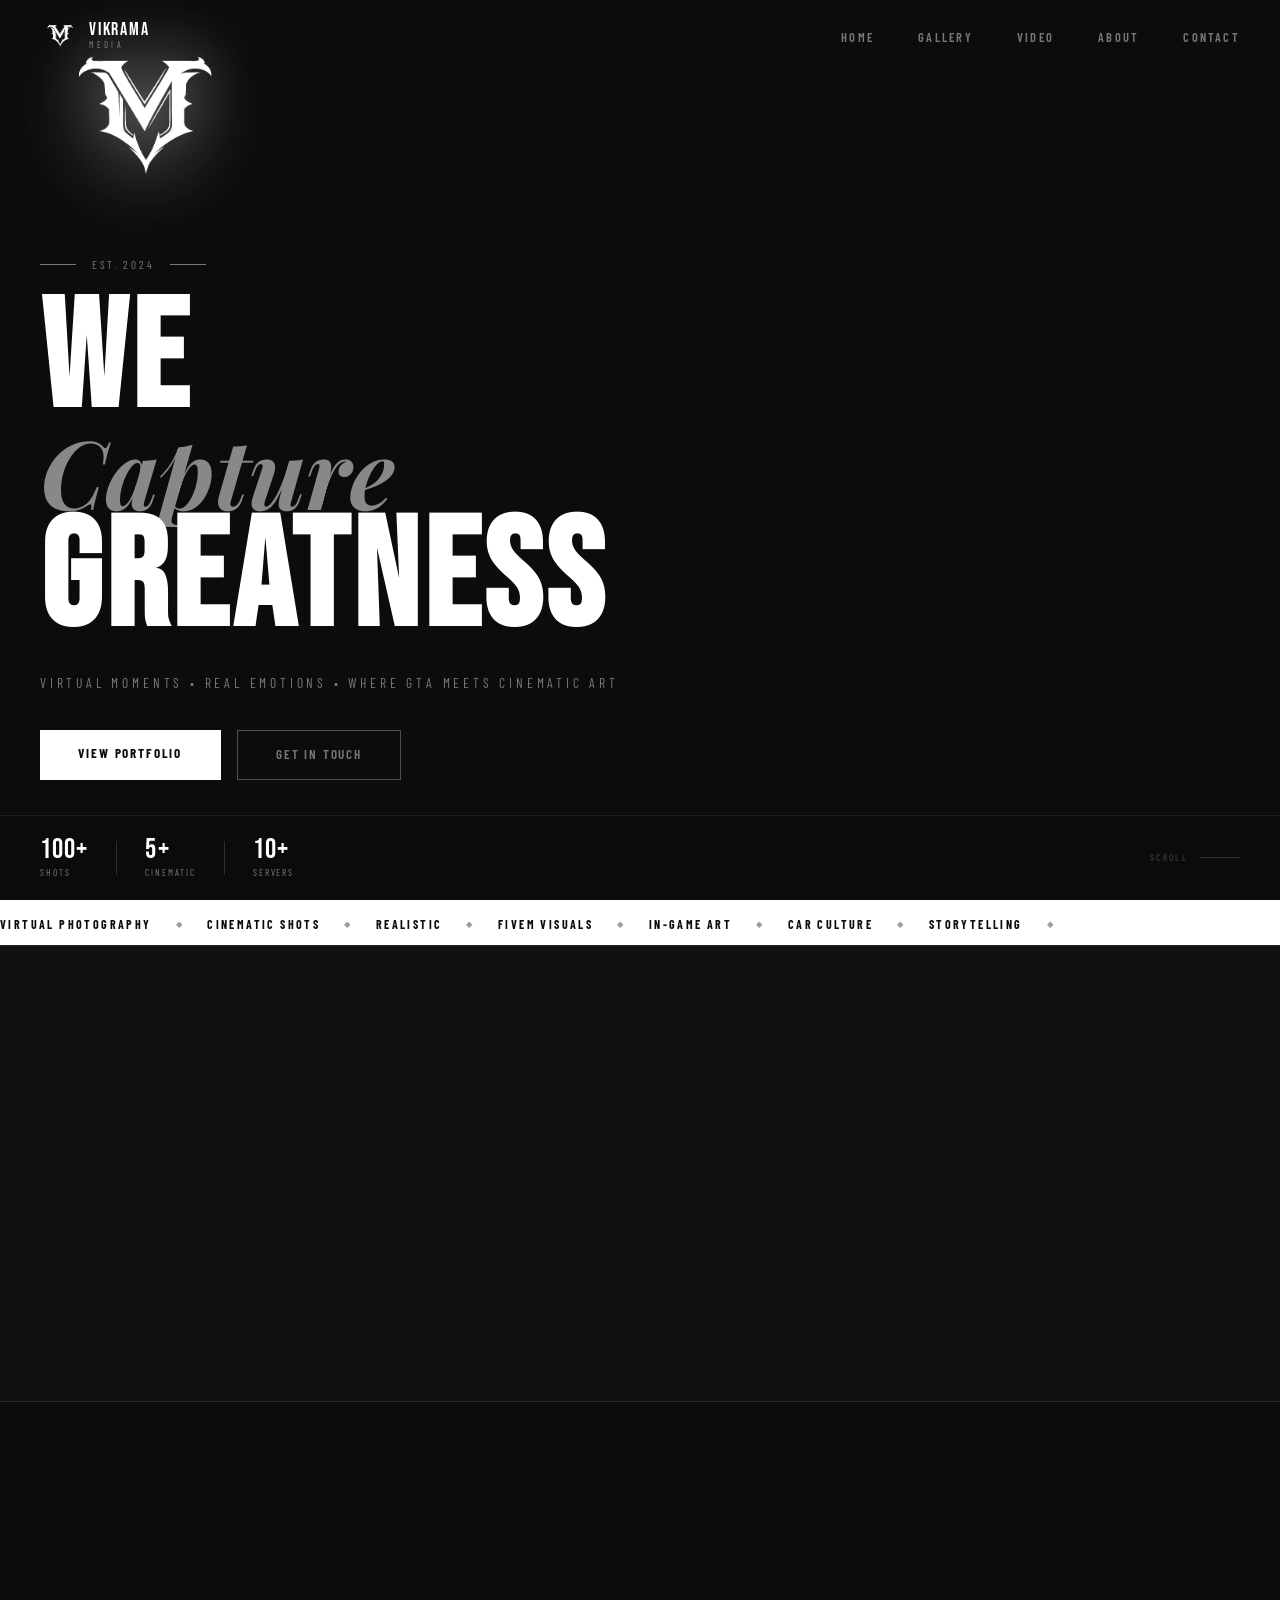
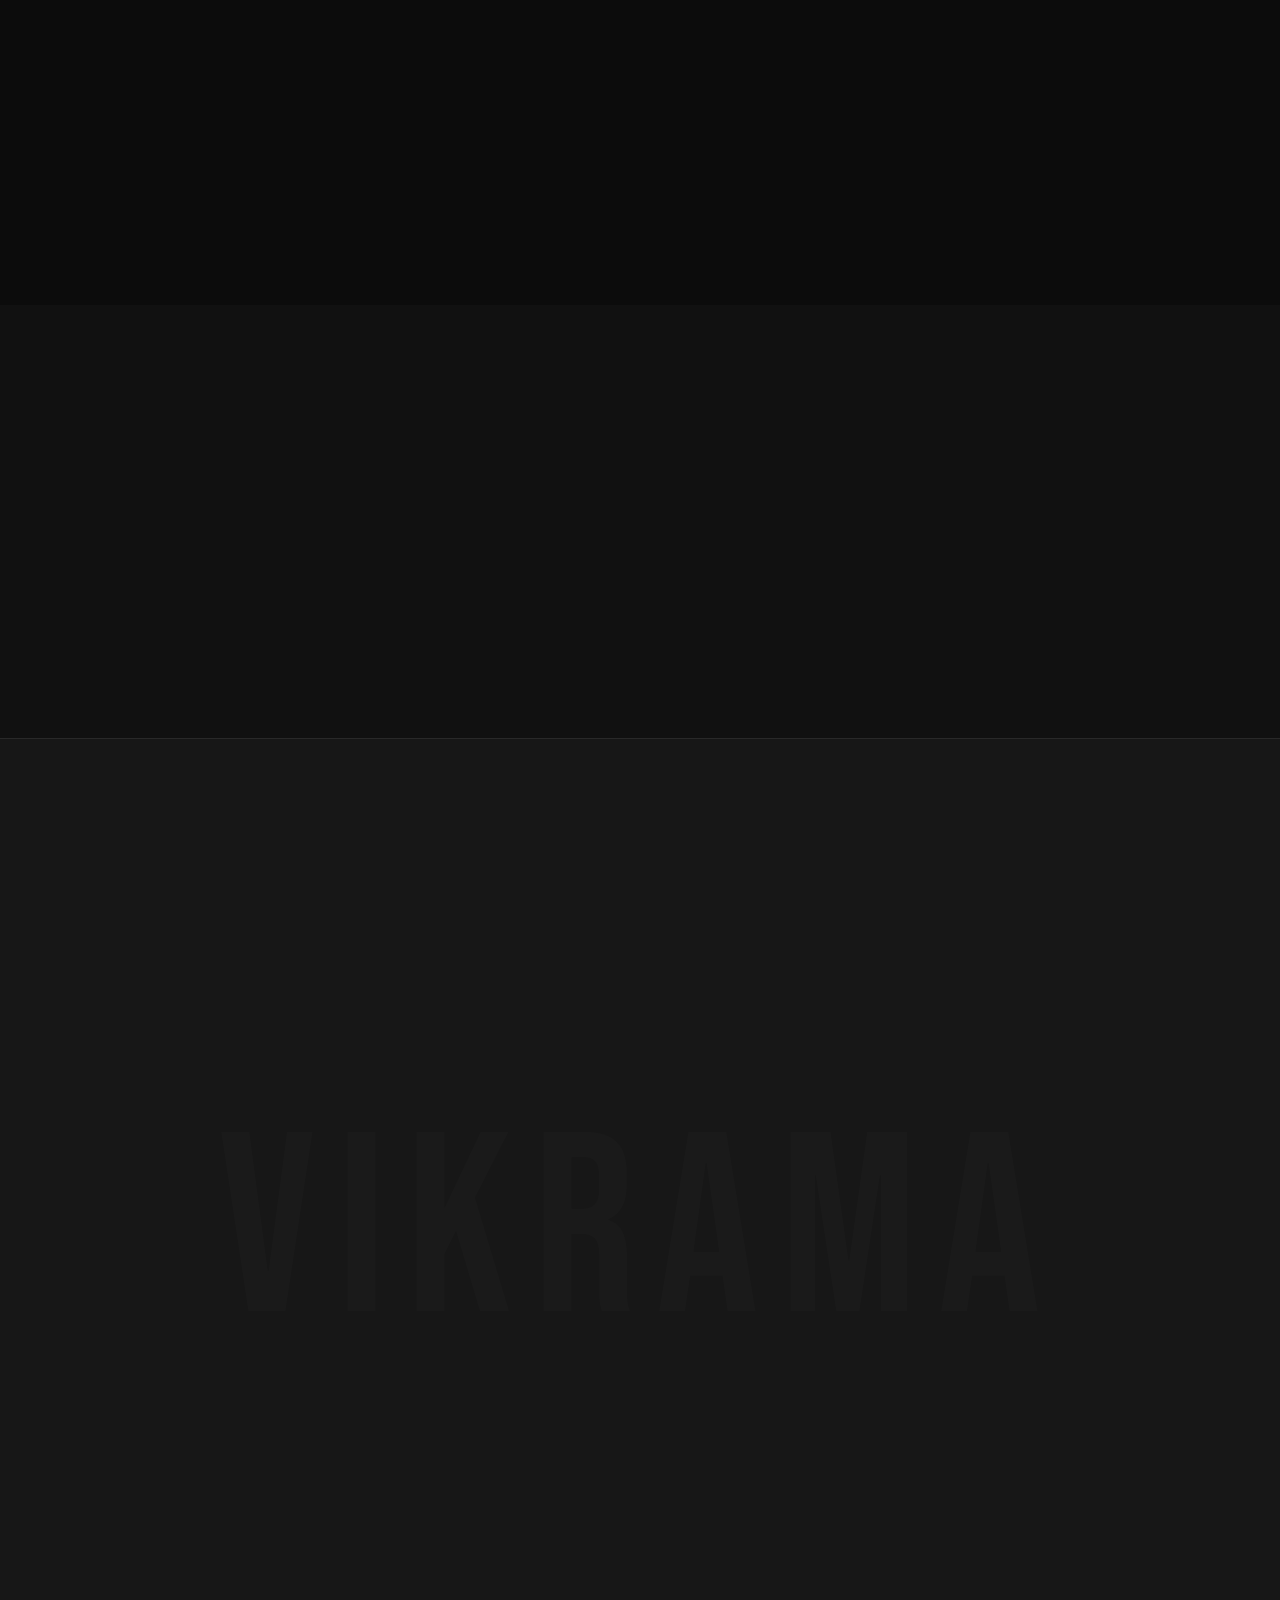
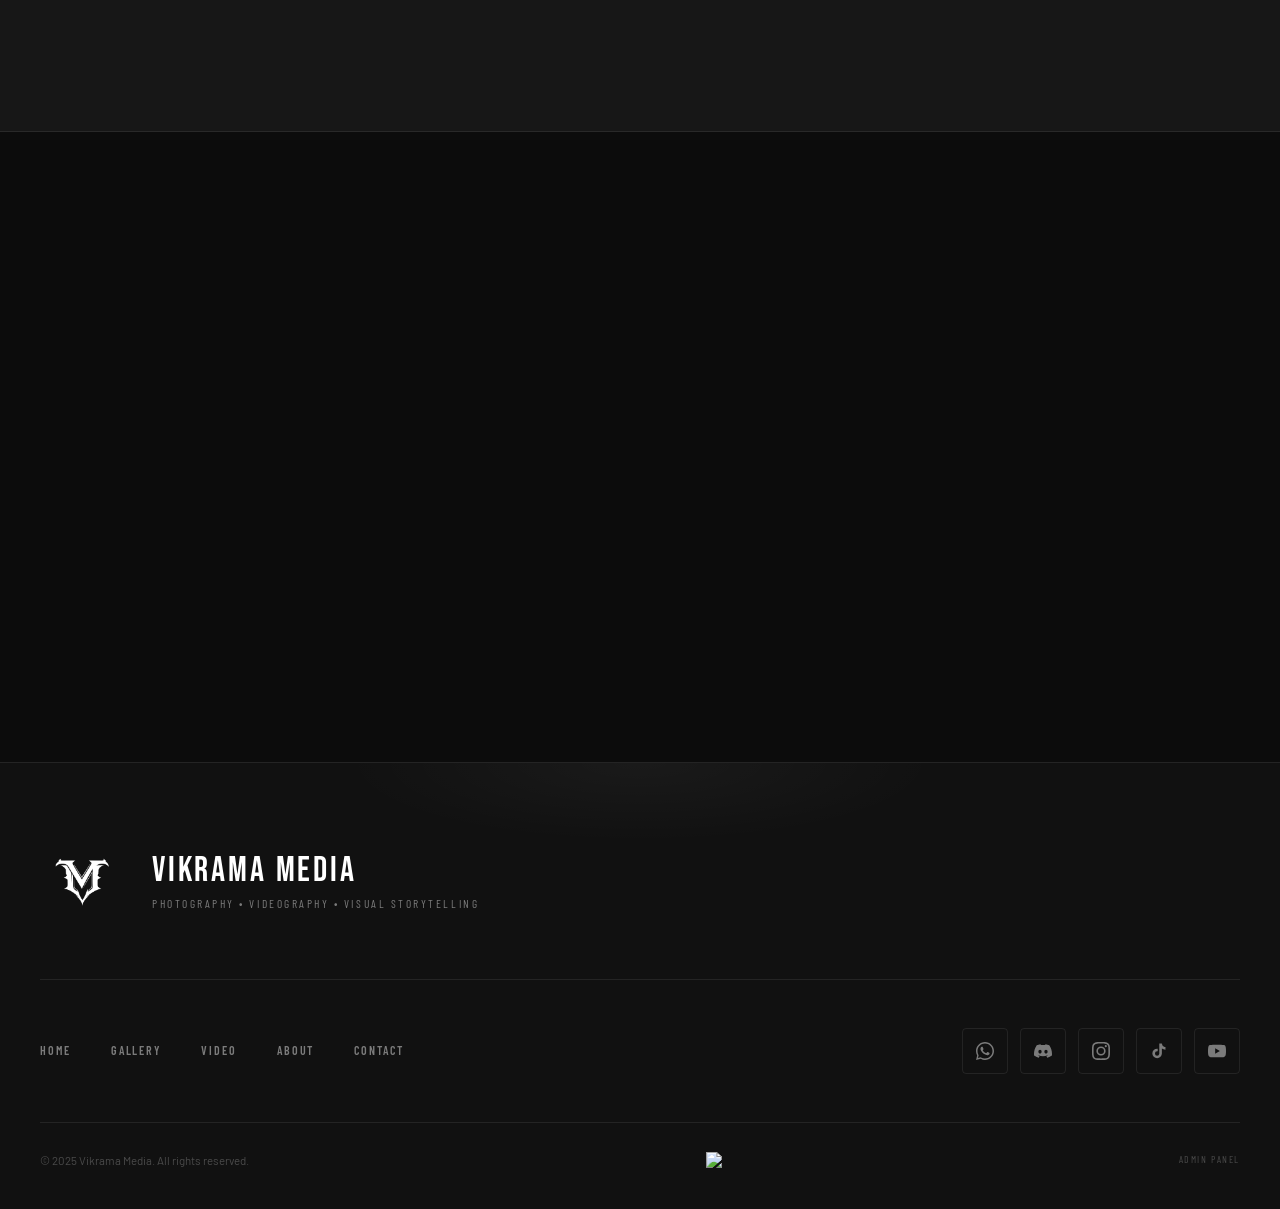
==== index.html @ f7069bef "Add files via upload" ====
<!DOCTYPE html>
<html lang="en">
<head>
  <meta charset="UTF-8"/>
  <meta name="viewport" content="width=device-width, initial-scale=1.0"/>
  <title>Vikrama Media — Captur Greatness </title>
  <link rel="icon" href="https://i.ibb.co.com/cXZyT0d5/Chat-GPT-Image-Mar-21-2026-01-43-14-PM.jpg">

  <link rel="stylesheet" href="style.css"/>
  <link rel="preconnect" href="https://fonts.googleapis.com"/>
  <link rel="preconnect" href="https://fonts.gstatic.com" crossorigin/>
  <link href="https://fonts.googleapis.com/css2?family=Bebas+Neue&family=Playfair+Display:ital,wght@0,700;0,900;1,700&family=Barlow:wght@300;400;500&family=Barlow+Condensed:wght@400;600;700&display=swap" rel="stylesheet"/>
</head>
<body>

<!-- ===== NAVBAR ===== -->
<nav class="navbar" id="navbar">
  <div class="nav-inner">
    <a href="#home" class="nav-logo">
      <img src="[data-uri]" alt="Vikrama Media" class="nav-logo-img"/>
      <div class="nav-logo-text">
        <span class="nav-brand">VIKRAMA</span>
        <span class="nav-sub">MEDIA</span>
      </div>
    </a>
    <ul class="nav-links" id="navLinks">
      <li><a href="#home"    class="nav-link">Home</a></li>
      <li><a href="#gallery" class="nav-link">Gallery</a></li>
      <li><a href="#video"   class="nav-link">Video</a></li>
      <li><a href="#about"   class="nav-link">About</a></li>
      <li><a href="#contact" class="nav-link">Contact</a></li>
    </ul>
    <button class="nav-toggle" id="navToggle" aria-label="Toggle menu">
      <span></span><span></span><span></span>
    </button>
  </div>
</nav>

<!-- ===== HERO ===== -->
<section class="hero" id="home">
  <video class="hero-video" autoplay muted loop playsinline>
    <source src="https://www.dropbox.com/scl/fi/jcj5cx6pqbrdn7074u0kl/9d0b7d9c-5001-41f3-8cc7-ce383529189a.mp4?rlkey=dnfcmbk24thnumt86jrbtimjy&st=mmkepzt8&dl=0&raw=1" type="video/mp4"/>
  </video>
  <div class="hero-overlay"></div>
  <div class="hero-content">
    <div class="hero-logo-wrap">
      <img src="[data-uri]" alt="Vikrama Media" class="hero-logo-img"/>
      <div class="hero-logo-glow"></div>
    </div>
    <div class="hero-eyebrow">
      <span class="ey-line"></span>
      <span>Est. 2024</span>
      <span class="ey-line"></span>
    </div>
    <h1 class="hero-title">
      <span class="hl" data-d="0">WE</span>
      <span class="hl italic" data-d="1">Capture</span>
      <span class="hl" data-d="2">GREATNESS</span>
    </h1>
    <p class="hero-tag">Virtual Moments &bull; Real Emotions &bull; Where GTA Meets Cinematic Art</p>
    <div class="hero-btns">
      <a href="#gallery" class="btn-w">View Portfolio</a>
      <a href="#contact" class="btn-o">Get In Touch</a>
    </div>
  </div>
  <div class="hero-bar">
    <div class="hstat"><span class="hn">100+</span><span class="hl2">Shots</span></div>
    <div class="hdiv"></div>
    <div class="hstat"><span class="hn">5+</span><span class="hl2">Cinematic</span></div>
    <div class="hdiv"></div>
    <div class="hstat"><span class="hn">10+</span><span class="hl2">Servers</span></div>
    <div class="hscroll">
      <span>SCROLL</span>
      <div class="scroll-line"></div>
    </div>
  </div>
</section>

<!-- ===== MARQUEE ===== -->
<div class="marquee-strip">
  <div class="marquee-track">
    <span>Virtual Photography</span><span class="dot">&#9670;</span>
    <span>Cinematic Shots</span><span class="dot">&#9670;</span>
    <span>Realistic</span><span class="dot">&#9670;</span>
    <span>FiveM Visuals</span><span class="dot">&#9670;</span>
    <span>In-Game Art</span><span class="dot">&#9670;</span>
    <span>Car Culture</span><span class="dot">&#9670;</span>
    <span>Storytelling</span><span class="dot">&#9670;</span>
 
  </div>
</div>

<!-- ===== SERVICES ===== -->
<section class="services-section">
  <div class="srv-grid">
    <div class="srv-card reveal"><div class="srv-num">01</div><h3>VIRTUAL PHOTOGRAPHY</h3><p>Capturing high-fidelity, hyper-realistic in-game photography with advanced depth-of-field, lens effects, and composition, rivaling real-world cameras.</p></div>
    <div class="srv-card reveal"><div class="srv-num">02</div><h3>CINEMATIC SHOTS</h3><p>Creating stunning cinematic sequences and dynamic storytelling, utilizing complex in-game physics and environmental dynamics for a complete cinematic experience.</p></div>
    <div class="srv-card reveal"><div class="srv-num">03</div><h3>COLOR & ATMOSPHERE &amp; Post</h3><p>Artistic color grading and lighting adjustments to create specific moods and enhance the visual realism of every frame, tailored for a high-end, immersive look.</p></div>
    <div class="srv-card reveal"><div class="srv-num">04</div><h3>GRAPHIC ENHANCEMENT</h3><p>Pushing visual boundaries with top-tier graphic mods like QuantV, NVE (NaturalVision Evolved), ReShade presets, and custom configurations for unparalleled realism.</p></div>
  </div>
</section>

<!-- ===== GALLERY ===== -->
<section class="sec-wrap" id="gallery">
  <div class="sec-inner">
    <div class="sec-head reveal">
      <div class="lbl-row"><span class="sec-n">02</span><span class="sec-rule"></span><span class="sec-tag">Portfolio</span></div>
      <h2 class="sec-title">Gallery <em>Works</em></h2>
      <p class="sec-sub">A curated collection of our finest visual work</p>
    </div>
    <div class="gal-filter reveal">
      <button class="fbtn active" data-filter="all">All</button>
      <button class="fbtn" data-filter="photo">Photo</button>
      <button class="fbtn" data-filter="product">Product</button>
      <button class="fbtn" data-filter="event">Event</button>
    </div>
    <div class="loading hidden" id="galleryLoading"><div class="spin-ring"></div></div>
    <div class="gal-grid" id="galleryGrid"></div>
    <div class="empty-st hidden" id="galleryEmpty"><p>No photos available yet.</p></div>
  </div>
</section>

<!-- ===== LIGHTBOX ===== -->
<div class="lightbox" id="lightbox">
  <button class="lb-close" id="lbClose">&times;</button>
  <button class="lb-nav lb-prev" id="lbPrev">&#8592;</button>
  <button class="lb-nav lb-next" id="lbNext">&#8594;</button>
  <div class="lb-back" id="lbBack"></div>
  <div class="lb-wrap">
    <div class="lb-img"><img src="" alt="" id="lbImg"/></div>
    <div class="lb-info">
      <span class="lb-cat" id="lbCat">Photography</span>
      <h3 class="lb-title" id="lbTitle">—</h3>
      <p class="lb-desc" id="lbDesc">—</p>
      <div class="lb-divider"></div>
      <div class="lb-meta">
        <div class="lb-row"><span class="lbl">Category</span><span class="val" id="lbMetaCat">—</span></div>
        <div class="lb-row"><span class="lbl">Year</span><span class="val" id="lbMetaYear">—</span></div>
        <div class="lb-row"><span class="lbl">Client</span><span class="val" id="lbMetaClient">—</span></div>
      </div>
      <div class="lb-count"><span id="lbCur">1</span><span class="lbsep">/</span><span id="lbTot">1</span></div>
    </div>
  </div>
</div>

<!-- ===== VIDEO ===== -->
<section class="sec-wrap bg2" id="video">
  <div class="sec-inner">
    <div class="sec-head reveal">
      <div class="lbl-row"><span class="sec-n">03</span><span class="sec-rule"></span><span class="sec-tag">Motion</span></div>
      <h2 class="sec-title">Video <em>Works</em></h2>
      <p class="sec-sub">Stories told through the lens of cinematic vision</p>
    </div>
    <div class="loading hidden" id="videoLoading"><div class="spin-ring"></div></div>
    <div class="vid-grid" id="videoGrid"></div>
    <div class="empty-st hidden" id="videoEmpty"><p>No videos available yet.</p></div>
  </div>
</section>

<!-- ===== ABOUT ===== -->
<section class="about-sec" id="about">
  <div class="about-bg-word">VIKRAMA</div>
  <div class="about-wrap">
    <div class="about-left reveal">
      <div class="lbl-row"><span class="sec-n">04</span><span class="sec-rule"></span><span class="sec-tag">About Us</span></div>
      <h2 class="about-title" id="aboutTitle">About<br/><em>Vikrama Media</em></h2>
      <div class="about-text" id="aboutText">
        <p>We are a creative studio specializing in premium photography and videography. Our work bridges art and commerce — crafting visuals that resonate, inspire, and endure.</p>
        <p>With over 5 years of experience, Vikrama Media has become a trusted partner for brands and individuals who demand excellence in every frame.</p>
      </div>
      <div class="about-stats">
        <div class="ast"><span class="asn">200+</span><span class="asl">Projects</span></div>
        <div class="ast"><span class="asn">50+</span><span class="asl">Clients</span></div>
        <div class="ast"><span class="asn">5+</span><span class="asl">Years</span></div>
      </div>
    </div>
    <div class="about-right reveal">
      <div class="about-img-frame">
        <img src="https://images.unsplash.com/photo-1492691527719-9d1e07e534b4?w=800&q=80" alt="Vikrama Media" class="about-img" id="aboutImage"/>
        <div class="about-badge">
          <img src="[data-uri]" alt="VM" class="badge-icon"/>
          <div><span class="badge-name">Vikrama Media</span><span class="badge-loc">Jakarta, Indonesia</span></div>
        </div>
      </div>
    </div>
  </div>
</section>

<!-- ===== CONTACT (no form, only social links) ===== -->
<section class="sec-wrap" id="contact">
  <div class="sec-inner">
    <div class="sec-head reveal">
      <div class="lbl-row"><span class="sec-n">05</span><span class="sec-rule"></span><span class="sec-tag">Contact</span></div>
      <h2 class="sec-title">Let's <em>Collaborate</em></h2>
      <p class="sec-sub">Reach us through any of our social media channels below</p>
    </div>
    <div class="contact-social reveal" id="socialChannels">
      <!-- Injected by JS from Firestore -->
      <a href="https://wa.me/6281234567890" target="_blank" class="soc-big-card" data-type="whatsapp">
        <span class="sbc-icon"><svg viewBox="0 0 24 24" fill="currentColor"><path d="M17.472 14.382c-.297-.149-1.758-.867-2.03-.967-.273-.099-.471-.148-.67.15-.197.297-.767.966-.94 1.164-.173.199-.347.223-.644.075-.297-.15-1.255-.463-2.39-1.475-.883-.788-1.48-1.761-1.653-2.059-.173-.297-.018-.458.13-.606.134-.133.298-.347.446-.52.149-.174.198-.298.298-.497.099-.198.05-.371-.025-.52-.075-.149-.669-1.612-.916-2.207-.242-.579-.487-.5-.669-.51-.173-.008-.371-.01-.57-.01-.198 0-.52.074-.792.372-.272.297-1.04 1.016-1.04 2.479 0 1.462 1.065 2.875 1.213 3.074.149.198 2.096 3.2 5.077 4.487.709.306 1.262.489 1.694.625.712.227 1.36.195 1.871.118.571-.085 1.758-.719 2.006-1.413.248-.694.248-1.289.173-1.413-.074-.124-.272-.198-.57-.347z"/><path d="M12 0C5.373 0 0 5.373 0 12c0 2.127.558 4.126 1.534 5.858L.057 23.998l6.305-1.655A11.945 11.945 0 0012 24c6.627 0 12-5.373 12-12S18.627 0 12 0zm0 22c-1.943 0-3.772-.524-5.35-1.437l-.383-.226-3.742.982.998-3.648-.249-.396A9.93 9.93 0 012 12C2 6.477 6.477 2 12 2s10 4.477 10 10-4.477 10-10 10z"/></svg></span>
        <div class="sbc-info"><span class="sbc-name">WhatsApp</span><span class="sbc-handle">+62 812 3456 7890</span></div>
        <span class="sbc-arrow">&#8599;</span>
      </a>
      <a href="https://discord.gg/vikramamedia" target="_blank" class="soc-big-card" data-type="discord">
        <span class="sbc-icon"><svg viewBox="0 0 24 24" fill="currentColor"><path d="M20.317 4.37a19.791 19.791 0 00-4.885-1.515.074.074 0 00-.079.037c-.21.375-.444.864-.608 1.25a18.27 18.27 0 00-5.487 0 12.64 12.64 0 00-.617-1.25.077.077 0 00-.079-.037A19.736 19.736 0 003.677 4.37a.07.07 0 00-.032.027C.533 9.046-.32 13.58.099 18.057a.082.082 0 00.031.057 19.9 19.9 0 005.993 3.03.078.078 0 00.084-.028 14.09 14.09 0 001.226-1.994.076.076 0 00-.041-.106 13.107 13.107 0 01-1.872-.892.077.077 0 01-.008-.128 10.2 10.2 0 00.372-.292.074.074 0 01.077-.01c3.928 1.793 8.18 1.793 12.062 0a.074.074 0 01.078.01c.12.098.246.198.373.292a.077.077 0 01-.006.127 12.299 12.299 0 01-1.873.892.077.077 0 00-.041.107c.36.698.772 1.362 1.225 1.993a.076.076 0 00.084.028 19.839 19.839 0 006.002-3.03.077.077 0 00.032-.054c.5-5.177-.838-9.674-3.549-13.66a.061.061 0 00-.031-.03zM8.02 15.33c-1.183 0-2.157-1.085-2.157-2.419 0-1.333.956-2.419 2.157-2.419 1.21 0 2.176 1.096 2.157 2.42 0 1.333-.956 2.418-2.157 2.418zm7.975 0c-1.183 0-2.157-1.085-2.157-2.419 0-1.333.955-2.419 2.157-2.419 1.21 0 2.176 1.096 2.157 2.42 0 1.333-.946 2.418-2.157 2.418z"/></svg></span>
        <div class="sbc-info"><span class="sbc-name">Discord</span><span class="sbc-handle">discord.gg/vikramamedia</span></div>
        <span class="sbc-arrow">&#8599;</span>
      </a>
      <a href="https://instagram.com/vikramamedia" target="_blank" class="soc-big-card" data-type="instagram">
        <span class="sbc-icon"><svg viewBox="0 0 24 24" fill="currentColor"><path d="M12 2.163c3.204 0 3.584.012 4.85.07 3.252.148 4.771 1.691 4.919 4.919.058 1.265.069 1.645.069 4.849 0 3.205-.012 3.584-.069 4.849-.149 3.225-1.664 4.771-4.919 4.919-1.266.058-1.644.07-4.85.07-3.204 0-3.584-.012-4.849-.07-3.26-.149-4.771-1.699-4.919-4.92-.058-1.265-.07-1.644-.07-4.849 0-3.204.013-3.583.07-4.849.149-3.227 1.664-4.771 4.919-4.919 1.266-.057 1.645-.069 4.849-.069zM12 0C8.741 0 8.333.014 7.053.072 2.695.272.273 2.69.073 7.052.014 8.333 0 8.741 0 12c0 3.259.014 3.668.072 4.948.2 4.358 2.618 6.78 6.98 6.98C8.333 23.986 8.741 24 12 24c3.259 0 3.668-.014 4.948-.072 4.354-.2 6.782-2.618 6.979-6.98.059-1.28.073-1.689.073-4.948 0-3.259-.014-3.667-.072-4.947-.196-4.354-2.617-6.78-6.979-6.98C15.668.014 15.259 0 12 0zm0 5.838a6.162 6.162 0 100 12.324 6.162 6.162 0 000-12.324zM12 16a4 4 0 110-8 4 4 0 010 8zm6.406-11.845a1.44 1.44 0 100 2.881 1.44 1.44 0 000-2.881z"/></svg></span>
        <div class="sbc-info"><span class="sbc-name">Instagram</span><span class="sbc-handle">@vikramamedia</span></div>
        <span class="sbc-arrow">&#8599;</span>
      </a>
      <a href="https://tiktok.com/@vikramamedia" target="_blank" class="soc-big-card" data-type="tiktok">
        <span class="sbc-icon"><svg viewBox="0 0 24 24" fill="currentColor"><path d="M19.59 6.69a4.83 4.83 0 01-3.77-4.25V2h-3.45v13.67a2.89 2.89 0 01-2.88 2.5 2.89 2.89 0 01-2.89-2.89 2.89 2.89 0 012.89-2.89c.28 0 .54.04.79.1V9.01a6.33 6.33 0 00-.79-.05 6.34 6.34 0 00-6.34 6.34 6.34 6.34 0 006.34 6.34 6.34 6.34 0 006.33-6.34V8.73a8.19 8.19 0 004.79 1.52V6.79a4.85 4.85 0 01-1.02-.1z"/></svg></span>
        <div class="sbc-info"><span class="sbc-name">TikTok</span><span class="sbc-handle">@vikramamedia</span></div>
        <span class="sbc-arrow">&#8599;</span>
      </a>
      <a href="https://youtube.com/@vikramamedia" target="_blank" class="soc-big-card" data-type="youtube">
        <span class="sbc-icon"><svg viewBox="0 0 24 24" fill="currentColor"><path d="M23.498 6.186a3.016 3.016 0 00-2.122-2.136C19.505 3.545 12 3.545 12 3.545s-7.505 0-9.377.505A3.017 3.017 0 00.502 6.186C0 8.07 0 12 0 12s0 3.93.502 5.814a3.016 3.016 0 002.122 2.136c1.871.505 9.376.505 9.376.505s7.505 0 9.377-.505a3.015 3.015 0 002.122-2.136C24 15.93 24 12 24 12s0-3.93-.502-5.814zM9.545 15.568V8.432L15.818 12l-6.273 3.568z"/></svg></span>
        <div class="sbc-info"><span class="sbc-name">YouTube</span><span class="sbc-handle">@vikramamedia</span></div>
        <span class="sbc-arrow">&#8599;</span>
      </a>
    </div>
  </div>
</section>

<!-- ===== FOOTER (luxury) ===== -->
<footer class="footer">
  <div class="footer-glow"></div>
  <div class="footer-inner">
    <!-- Top: Logo + tagline -->
    <div class="footer-hero">
      <img src="[data-uri]" alt="Vikrama Media" class="footer-logo-icon"/>
      <div class="footer-brand-text">
        <span class="footer-brand-name">VIKRAMA MEDIA</span>
        <span class="footer-brand-tag">Photography &bull; Videography &bull; Visual Storytelling</span>
      </div>
    </div>

    <!-- Middle: Nav + Social icons -->
    <div class="footer-mid">
      <nav class="footer-nav">
        <a href="#home">Home</a>
        <a href="#gallery">Gallery</a>
        <a href="#video">Video</a>
        <a href="#about">About</a>
        <a href="#contact">Contact</a>
      </nav>
      <div class="footer-socials" id="footerSocials">
        <a href="https://wa.me/6281234567890" target="_blank" class="fsoc" aria-label="WhatsApp" data-type="whatsapp"><svg viewBox="0 0 24 24" fill="currentColor"><path d="M17.472 14.382c-.297-.149-1.758-.867-2.03-.967-.273-.099-.471-.148-.67.15-.197.297-.767.966-.94 1.164-.173.199-.347.223-.644.075-.297-.15-1.255-.463-2.39-1.475-.883-.788-1.48-1.761-1.653-2.059-.173-.297-.018-.458.13-.606.134-.133.298-.347.446-.52.149-.174.198-.298.298-.497.099-.198.05-.371-.025-.52-.075-.149-.669-1.612-.916-2.207-.242-.579-.487-.5-.669-.51-.173-.008-.371-.01-.57-.01-.198 0-.52.074-.792.372-.272.297-1.04 1.016-1.04 2.479 0 1.462 1.065 2.875 1.213 3.074.149.198 2.096 3.2 5.077 4.487.709.306 1.262.489 1.694.625.712.227 1.36.195 1.871.118.571-.085 1.758-.719 2.006-1.413.248-.694.248-1.289.173-1.413-.074-.124-.272-.198-.57-.347z"/><path d="M12 0C5.373 0 0 5.373 0 12c0 2.127.558 4.126 1.534 5.858L.057 23.998l6.305-1.655A11.945 11.945 0 0012 24c6.627 0 12-5.373 12-12S18.627 0 12 0zm0 22c-1.943 0-3.772-.524-5.35-1.437l-.383-.226-3.742.982.998-3.648-.249-.396A9.93 9.93 0 012 12C2 6.477 6.477 2 12 2s10 4.477 10 10-4.477 10-10 10z"/></svg></a>
        <a href="https://discord.gg/vikramamedia" target="_blank" class="fsoc" aria-label="Discord" data-type="discord"><svg viewBox="0 0 24 24" fill="currentColor"><path d="M20.317 4.37a19.791 19.791 0 00-4.885-1.515.074.074 0 00-.079.037c-.21.375-.444.864-.608 1.25a18.27 18.27 0 00-5.487 0 12.64 12.64 0 00-.617-1.25.077.077 0 00-.079-.037A19.736 19.736 0 003.677 4.37a.07.07 0 00-.032.027C.533 9.046-.32 13.58.099 18.057a.082.082 0 00.031.057 19.9 19.9 0 005.993 3.03.078.078 0 00.084-.028 14.09 14.09 0 001.226-1.994.076.076 0 00-.041-.106 13.107 13.107 0 01-1.872-.892.077.077 0 01-.008-.128 10.2 10.2 0 00.372-.292.074.074 0 01.077-.01c3.928 1.793 8.18 1.793 12.062 0a.074.074 0 01.078.01c.12.098.246.198.373.292a.077.077 0 01-.006.127 12.299 12.299 0 01-1.873.892.077.077 0 00-.041.107c.36.698.772 1.362 1.225 1.993a.076.076 0 00.084.028 19.839 19.839 0 006.002-3.03.077.077 0 00.032-.054c.5-5.177-.838-9.674-3.549-13.66a.061.061 0 00-.031-.03zM8.02 15.33c-1.183 0-2.157-1.085-2.157-2.419 0-1.333.956-2.419 2.157-2.419 1.21 0 2.176 1.096 2.157 2.42 0 1.333-.956 2.418-2.157 2.418zm7.975 0c-1.183 0-2.157-1.085-2.157-2.419 0-1.333.955-2.419 2.157-2.419 1.21 0 2.176 1.096 2.157 2.42 0 1.333-.946 2.418-2.157 2.418z"/></svg></a>
        <a href="https://instagram.com/vikramamedia" target="_blank" class="fsoc" aria-label="Instagram" data-type="instagram"><svg viewBox="0 0 24 24" fill="currentColor"><path d="M12 2.163c3.204 0 3.584.012 4.85.07 3.252.148 4.771 1.691 4.919 4.919.058 1.265.069 1.645.069 4.849 0 3.205-.012 3.584-.069 4.849-.149 3.225-1.664 4.771-4.919 4.919-1.266.058-1.644.07-4.85.07-3.204 0-3.584-.012-4.849-.07-3.26-.149-4.771-1.699-4.919-4.92-.058-1.265-.07-1.644-.07-4.849 0-3.204.013-3.583.07-4.849.149-3.227 1.664-4.771 4.919-4.919 1.266-.057 1.645-.069 4.849-.069zM12 0C8.741 0 8.333.014 7.053.072 2.695.272.273 2.69.073 7.052.014 8.333 0 8.741 0 12c0 3.259.014 3.668.072 4.948.2 4.358 2.618 6.78 6.98 6.98C8.333 23.986 8.741 24 12 24c3.259 0 3.668-.014 4.948-.072 4.354-.2 6.782-2.618 6.979-6.98.059-1.28.073-1.689.073-4.948 0-3.259-.014-3.667-.072-4.947-.196-4.354-2.617-6.78-6.979-6.98C15.668.014 15.259 0 12 0zm0 5.838a6.162 6.162 0 100 12.324 6.162 6.162 0 000-12.324zM12 16a4 4 0 110-8 4 4 0 010 8zm6.406-11.845a1.44 1.44 0 100 2.881 1.44 1.44 0 000-2.881z"/></svg></a>
        <a href="https://tiktok.com/@vikramamedia" target="_blank" class="fsoc" aria-label="TikTok" data-type="tiktok"><svg viewBox="0 0 24 24" fill="currentColor"><path d="M19.59 6.69a4.83 4.83 0 01-3.77-4.25V2h-3.45v13.67a2.89 2.89 0 01-2.88 2.5 2.89 2.89 0 01-2.89-2.89 2.89 2.89 0 012.89-2.89c.28 0 .54.04.79.1V9.01a6.33 6.33 0 00-.79-.05 6.34 6.34 0 00-6.34 6.34 6.34 6.34 0 006.34 6.34 6.34 6.34 0 006.33-6.34V8.73a8.19 8.19 0 004.79 1.52V6.79a4.85 4.85 0 01-1.02-.1z"/></svg></a>
        <a href="https://youtube.com/@vikramamedia" target="_blank" class="fsoc" aria-label="YouTube" data-type="youtube"><svg viewBox="0 0 24 24" fill="currentColor"><path d="M23.498 6.186a3.016 3.016 0 00-2.122-2.136C19.505 3.545 12 3.545 12 3.545s-7.505 0-9.377.505A3.017 3.017 0 00.502 6.186C0 8.07 0 12 0 12s0 3.93.502 5.814a3.016 3.016 0 002.122 2.136c1.871.505 9.376.505 9.376.505s7.505 0 9.377-.505a3.015 3.015 0 002.122-2.136C24 15.93 24 12 24 12s0-3.93-.502-5.814zM9.545 15.568V8.432L15.818 12l-6.273 3.568z"/></svg></a>
      </div>
    </div>

    <!-- Divider -->
    <div class="footer-divider"></div>

    <!-- Bottom -->
    <div class="footer-bottom">
      <span class="footer-copy">&copy; 2025 Vikrama Media. All rights reserved.</span>
      <img src="https://i.ibb.co.com/ccFLTcPD/Chat-GPT-Image-Mar-21-2026-01-43-14-PM-1.png">
      <a href="admin.html" class="footer-admin">Admin Panel</a>
    </div>
  </div>
</footer>

<script type="module" src="script.js"></script>
</body>
</html>
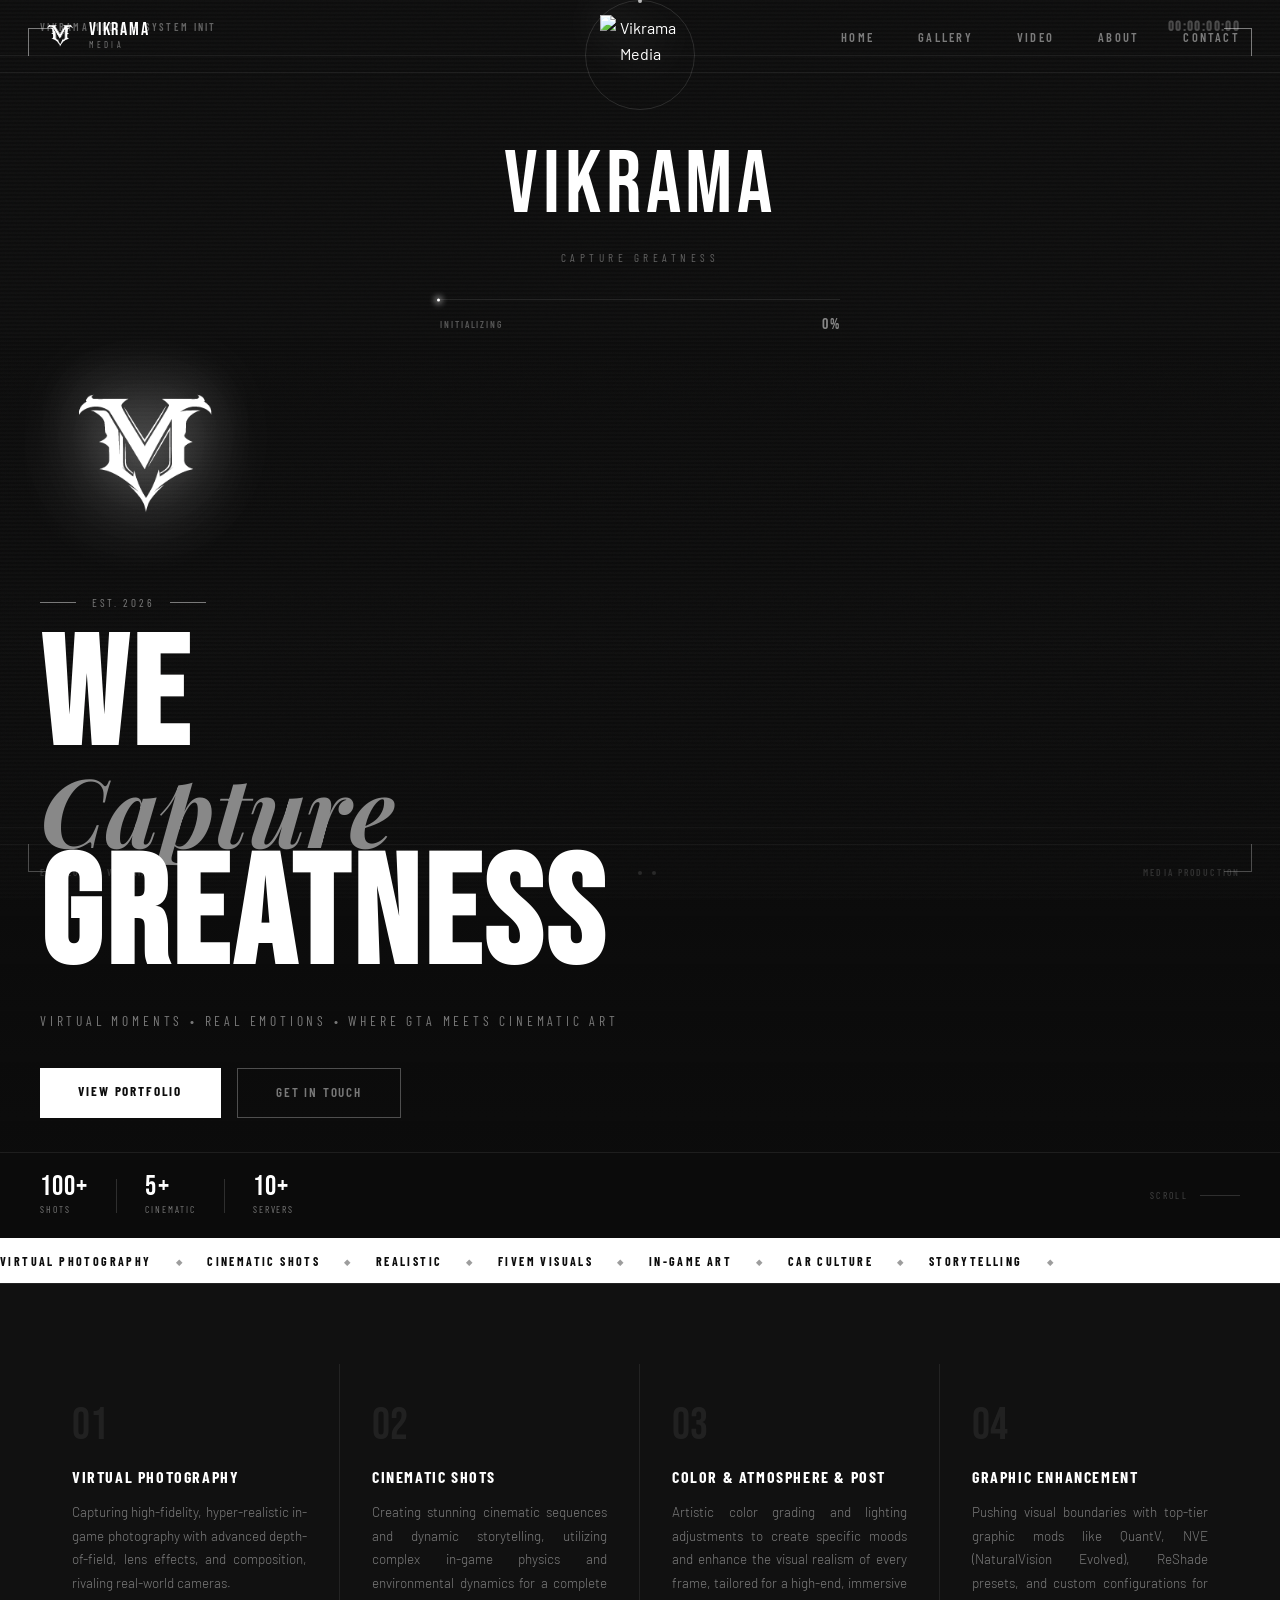
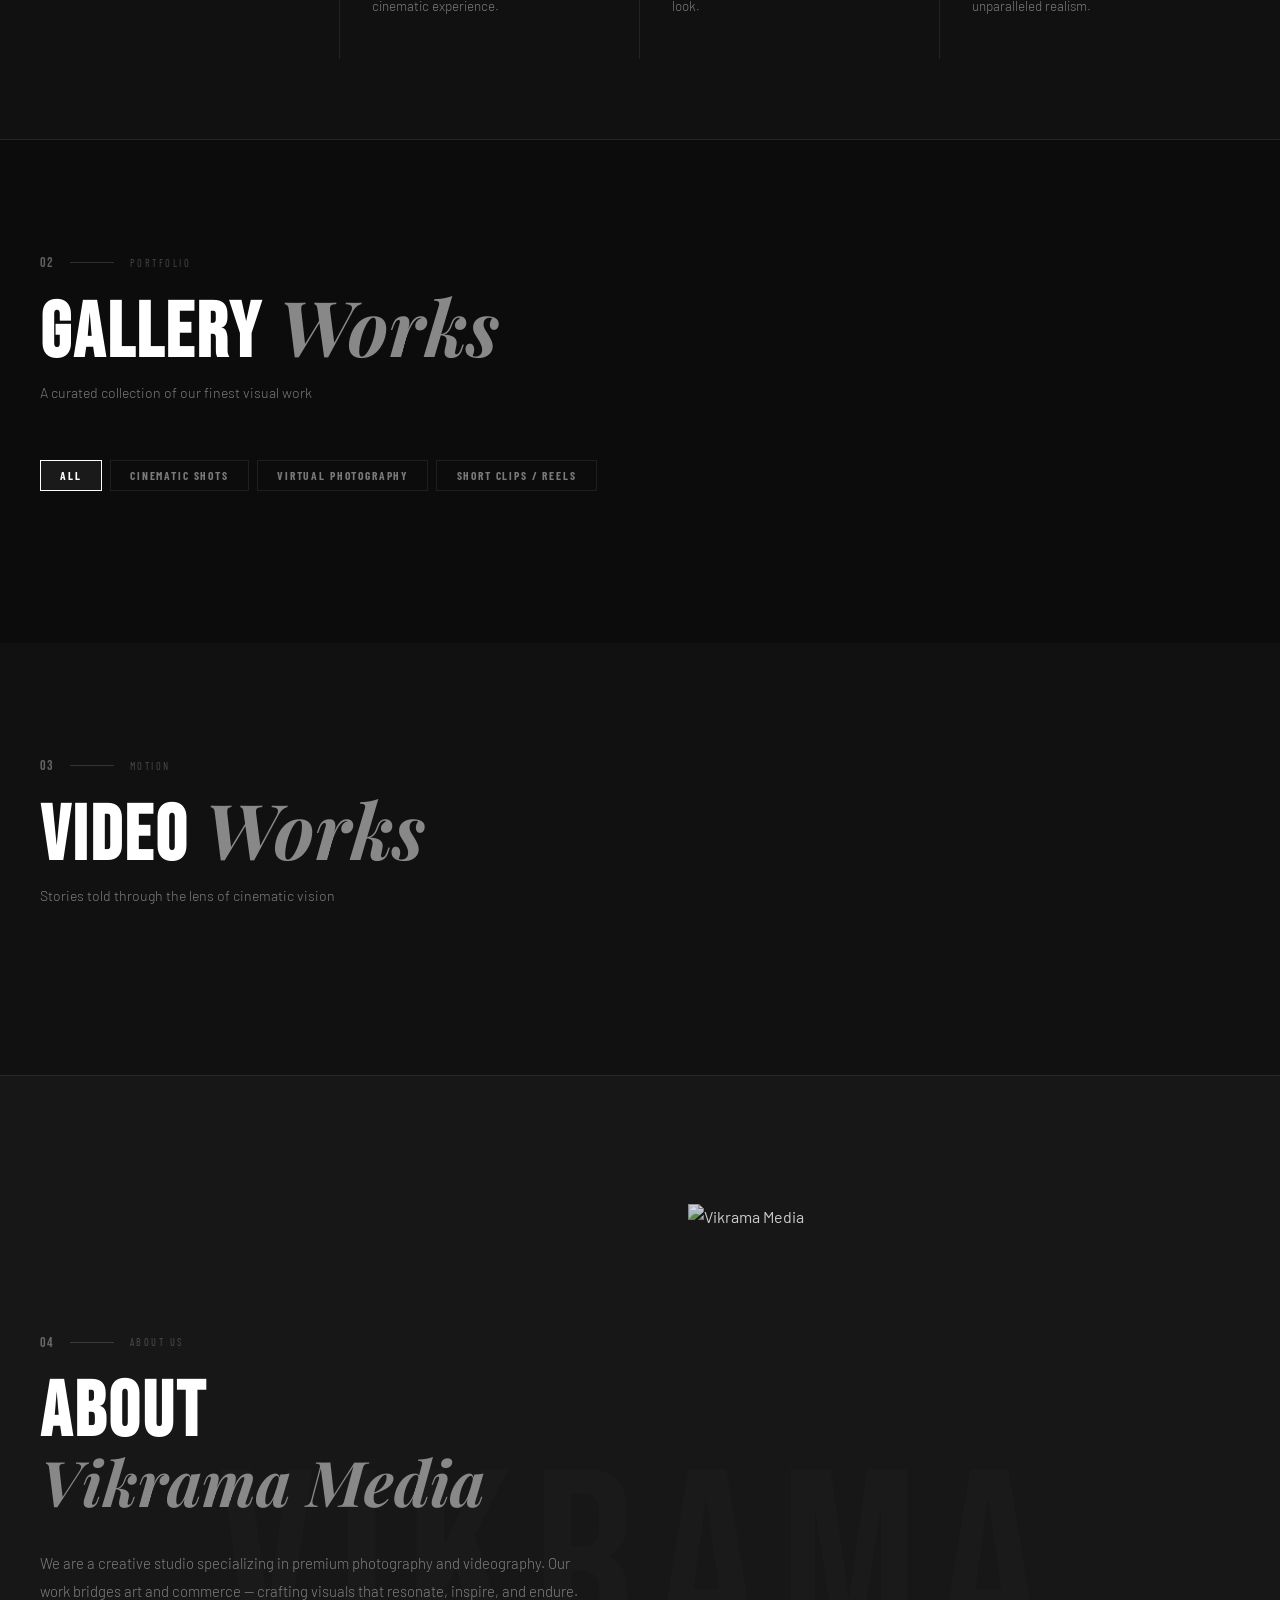
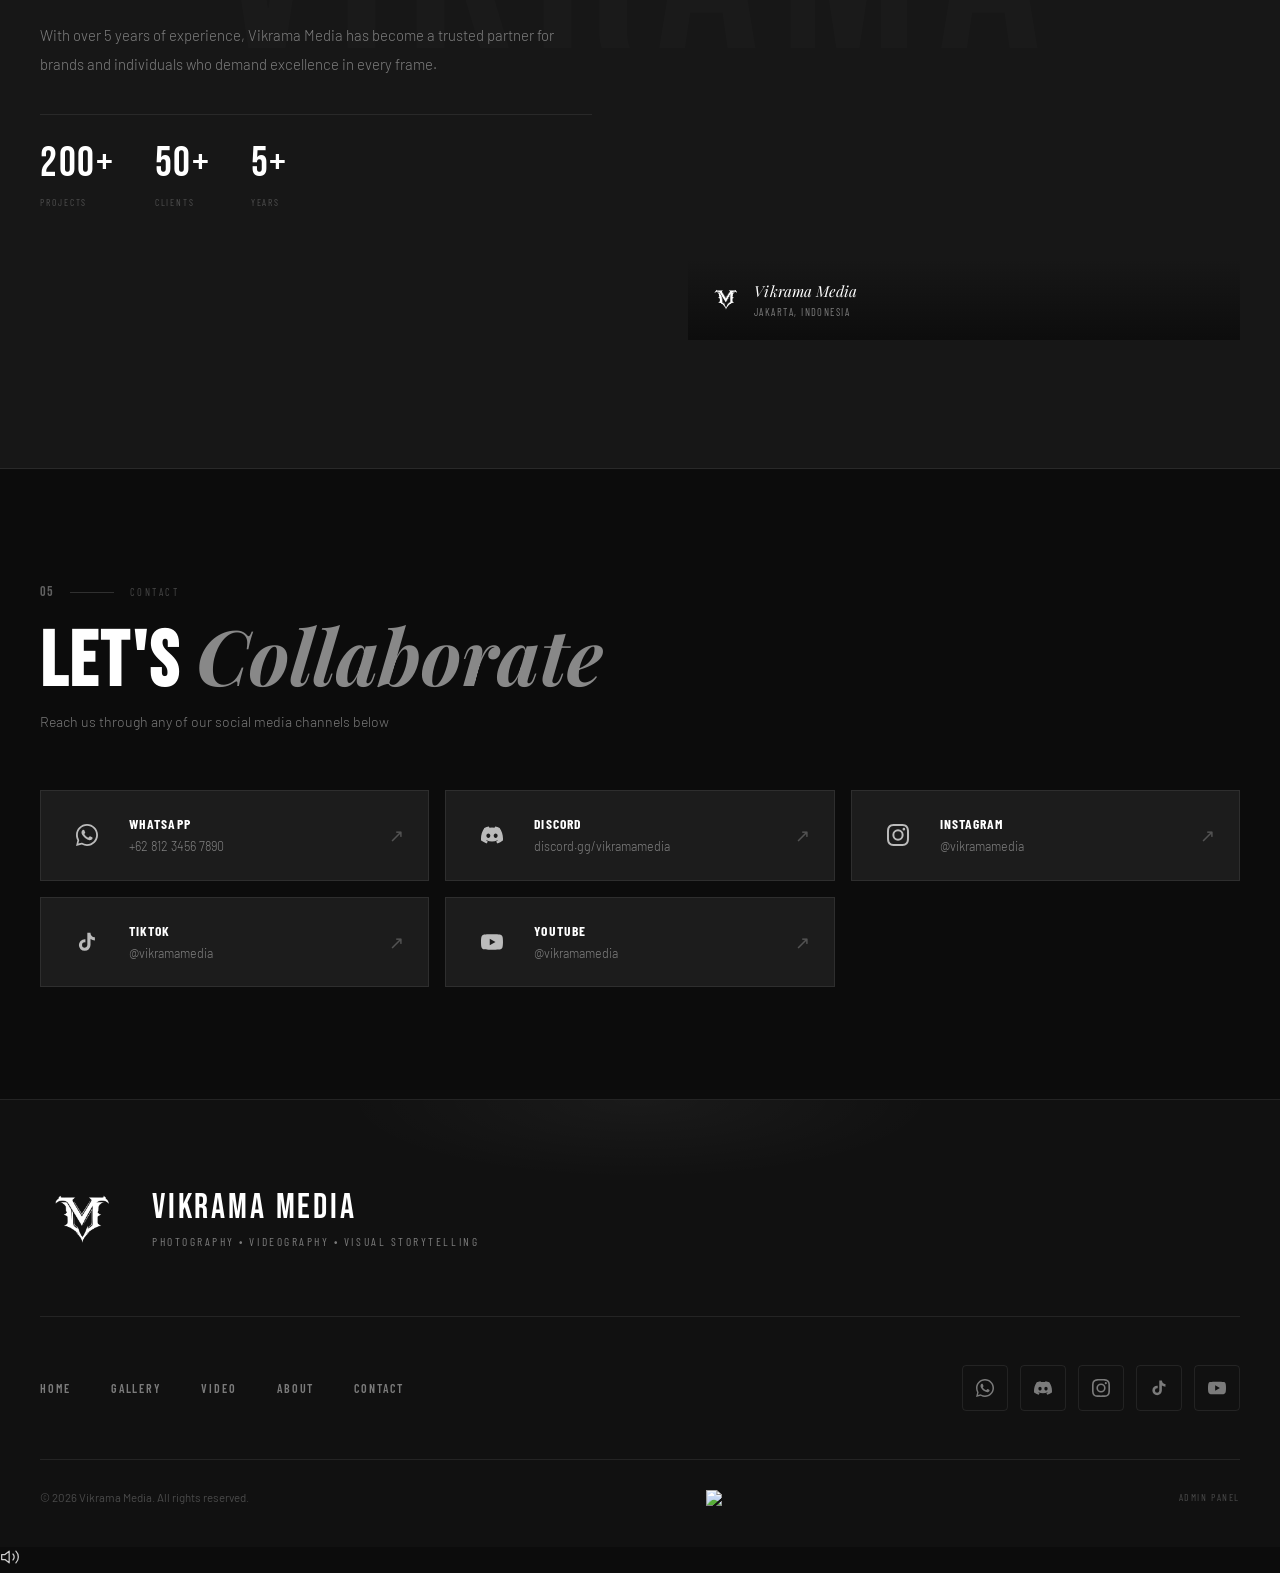
==== commit cb6ed8aa: "add new update" ====
--- a/index.html
+++ b/index.html
@@ -12,6 +12,72 @@
   <link href="https://fonts.googleapis.com/css2?family=Bebas+Neue&family=Playfair+Display:ital,wght@0,700;0,900;1,700&family=Barlow:wght@300;400;500&family=Barlow+Condensed:wght@400;600;700&display=swap" rel="stylesheet"/>
 </head>
 <body>
+
+<!-- ===== CINEMATIC LOADER ===== -->
+<div id="cinematicLoader" class="cl-loader">
+  <div class="cl-noise"></div>
+
+  <!-- Scan lines overlay -->
+  <div class="cl-scanlines"></div>
+
+  <!-- Top bar -->
+  <div class="cl-topbar">
+    <span class="cl-topbar-text">VIKRAMA MEDIA — SYSTEM INIT</span>
+    <span class="cl-topbar-right" id="clTimestamp">00:00:00:00</span>
+  </div>
+
+  <!-- Center content -->
+  <div class="cl-center">
+    <!-- Logo -->
+    <div class="cl-logo-wrap">
+      <img src="https://i.ibb.co.com/ccFLTcPD/Chat-GPT-Image-Mar-21-2026-01-43-14-PM-1.png" alt="Vikrama Media" class="cl-logo-img" id="clLogoImg"/>
+      <div class="cl-logo-ring"></div>
+    </div>
+
+    <!-- Brand name -->
+    <div class="cl-brand">
+      <span class="cl-brand-letter" style="--i:0">V</span>
+      <span class="cl-brand-letter" style="--i:1">I</span>
+      <span class="cl-brand-letter" style="--i:2">K</span>
+      <span class="cl-brand-letter" style="--i:3">R</span>
+      <span class="cl-brand-letter" style="--i:4">A</span>
+      <span class="cl-brand-letter" style="--i:5">M</span>
+      <span class="cl-brand-letter" style="--i:6">A</span>
+    </div>
+    <div class="cl-subtitle">CAPTURE GREATNESS</div>
+
+    <!-- Progress bar -->
+    <div class="cl-progress-wrap">
+      <div class="cl-progress-track">
+        <div class="cl-progress-fill" id="clProgress"></div>
+        <div class="cl-progress-glow"></div>
+      </div>
+      <div class="cl-progress-labels">
+        <span class="cl-status" id="clStatus">INITIALIZING</span>
+        <span class="cl-pct" id="clPct">0%</span>
+      </div>
+    </div>
+  </div>
+
+  <!-- Bottom bar -->
+  <div class="cl-bottombar">
+    <span class="cl-bottombar-left">EST. 2026 — VIKRAMA</span>
+    <div class="cl-corner-marks">
+      <span></span><span></span>
+    </div>
+    <span class="cl-bottombar-right">MEDIA PRODUCTION</span>
+  </div>
+
+  <!-- Corner brackets -->
+  <div class="cl-corner cl-tl"></div>
+  <div class="cl-corner cl-tr"></div>
+  <div class="cl-corner cl-bl"></div>
+  <div class="cl-corner cl-br"></div>
+
+  <!-- Horizontal lines -->
+  <div class="cl-hline cl-hline-top"></div>
+  <div class="cl-hline cl-hline-bot"></div>
+</div>
 
 <!-- ===== NAVBAR ===== -->
 <nav class="navbar" id="navbar">
@@ -49,7 +115,7 @@
     </div>
     <div class="hero-eyebrow">
       <span class="ey-line"></span>
-      <span>Est. 2024</span>
+      <span>Est. 2026</span>
       <span class="ey-line"></span>
     </div>
     <h1 class="hero-title">
@@ -110,9 +176,9 @@
     </div>
     <div class="gal-filter reveal">
       <button class="fbtn active" data-filter="all">All</button>
-      <button class="fbtn" data-filter="photo">Photo</button>
-      <button class="fbtn" data-filter="product">Product</button>
-      <button class="fbtn" data-filter="event">Event</button>
+      <button class="fbtn" data-filter="photo">Cinematic Shots</button>
+      <button class="fbtn" data-filter="product">Virtual Photography</button>
+      <button class="fbtn" data-filter="event">Short Clips / Reels</button>
     </div>
     <div class="loading hidden" id="galleryLoading"><div class="spin-ring"></div></div>
     <div class="gal-grid" id="galleryGrid"></div>
@@ -261,12 +327,41 @@
 
     <!-- Bottom -->
     <div class="footer-bottom">
-      <span class="footer-copy">&copy; 2025 Vikrama Media. All rights reserved.</span>
+      <span class="footer-copy">&copy; 2026 Vikrama Media. All rights reserved.</span>
       <img src="https://i.ibb.co.com/ccFLTcPD/Chat-GPT-Image-Mar-21-2026-01-43-14-PM-1.png">
       <a href="admin.html" class="footer-admin">Admin Panel</a>
     </div>
   </div>
 </footer>
+
+<!-- ===== MUSIC BACKGROUND ===== -->
+<audio id="bgMusic" loop preload="none">
+  <!-- Ganti src dengan URL musik dari Dropbox/drive/dll -->
+  <source src="" type="audio/mpeg" id="bgMusicSrc"/>
+</audio>
+
+<!-- Music Toggle Button -->
+<button class="music-toggle" id="musicToggle" aria-label="Toggle background music" title="Background Music">
+  <span class="music-icon music-icon-on">
+    <!-- Speaker + waves -->
+    <svg viewBox="0 0 24 24" fill="none" xmlns="http://www.w3.org/2000/svg">
+      <path d="M11 5L6 9H2V15H6L11 19V5Z" stroke="currentColor" stroke-width="1.5" stroke-linecap="round" stroke-linejoin="round"/>
+      <path d="M15.54 8.46C16.48 9.4 17 10.67 17 12C17 13.33 16.48 14.6 15.54 15.54" stroke="currentColor" stroke-width="1.5" stroke-linecap="round" stroke-linejoin="round"/>
+      <path d="M19.07 4.93C20.95 6.81 22 9.35 22 12C22 14.65 20.95 17.19 19.07 19.07" stroke="currentColor" stroke-width="1.5" stroke-linecap="round" stroke-linejoin="round"/>
+    </svg>
+  </span>
+  <span class="music-icon music-icon-off" style="display:none;">
+    <!-- Speaker muted -->
+    <svg viewBox="0 0 24 24" fill="none" xmlns="http://www.w3.org/2000/svg">
+      <path d="M11 5L6 9H2V15H6L11 19V5Z" stroke="currentColor" stroke-width="1.5" stroke-linecap="round" stroke-linejoin="round"/>
+      <line x1="23" y1="9" x2="17" y2="15" stroke="currentColor" stroke-width="1.5" stroke-linecap="round"/>
+      <line x1="17" y1="9" x2="23" y2="15" stroke="currentColor" stroke-width="1.5" stroke-linecap="round"/>
+    </svg>
+  </span>
+  <span class="music-bars">
+    <span></span><span></span><span></span><span></span>
+  </span>
+</button>
 
 <script type="module" src="script.js"></script>
 </body>
--- a/style.css
+++ b/style.css
@@ -280,6 +280,298 @@
 .footer-script-logo{height:24px;width:auto;object-fit:contain;opacity:0.5;transition:opacity var(--t)}
 .footer-script-logo:hover{opacity:.8}
 
+<<<<<<< HEAD
+=======
+/* ── CINEMATIC LOADER ── */
+.cl-loader {
+  position: fixed;
+  inset: 0;
+  z-index: 9999;
+  background: #0C0C0C;
+  display: flex;
+  align-items: center;
+  justify-content: center;
+  overflow: hidden;
+  transition: opacity 0.8s cubic-bezier(.4,0,.2,1), transform 0.8s cubic-bezier(.4,0,.2,1);
+}
+.cl-loader.cl-exit {
+  opacity: 0;
+  pointer-events: none;
+}
+.cl-loader.cl-done {
+  display: none;
+}
+
+/* Noise texture overlay */
+.cl-noise {
+  position: absolute;
+  inset: 0;
+  background-image: url("data:image/svg+xml,%3Csvg viewBox='0 0 256 256' xmlns='http://www.w3.org/2000/svg'%3E%3Cfilter id='noise'%3E%3CfeTurbulence type='fractalNoise' baseFrequency='0.9' numOctaves='4' stitchTiles='stitch'/%3E%3C/filter%3E%3Crect width='100%25' height='100%25' filter='url(%23noise)' opacity='0.04'/%3E%3C/svg%3E");
+  background-repeat: repeat;
+  background-size: 128px;
+  opacity: 0.4;
+  pointer-events: none;
+  animation: noiseShift 0.15s steps(1) infinite;
+}
+@keyframes noiseShift {
+  0%  { transform: translate(0,0) }
+  25% { transform: translate(-2px,1px) }
+  50% { transform: translate(1px,-1px) }
+  75% { transform: translate(-1px,2px) }
+}
+
+/* Scan lines */
+.cl-scanlines {
+  position: absolute;
+  inset: 0;
+  background: repeating-linear-gradient(
+    0deg,
+    transparent,
+    transparent 2px,
+    rgba(255,255,255,0.015) 2px,
+    rgba(255,255,255,0.015) 4px
+  );
+  pointer-events: none;
+}
+
+/* Corner brackets */
+.cl-corner {
+  position: absolute;
+  width: 28px;
+  height: 28px;
+  pointer-events: none;
+  opacity: 0;
+  animation: clCornerIn .6s cubic-bezier(.16,1,.3,1) forwards;
+}
+.cl-tl { top: 28px; left: 28px; border-top: 1px solid rgba(255,255,255,.45); border-left: 1px solid rgba(255,255,255,.45); animation-delay: .1s; }
+.cl-tr { top: 28px; right: 28px; border-top: 1px solid rgba(255,255,255,.45); border-right: 1px solid rgba(255,255,255,.45); animation-delay: .15s; }
+.cl-bl { bottom: 28px; left: 28px; border-bottom: 1px solid rgba(255,255,255,.45); border-left: 1px solid rgba(255,255,255,.45); animation-delay: .2s; }
+.cl-br { bottom: 28px; right: 28px; border-bottom: 1px solid rgba(255,255,255,.45); border-right: 1px solid rgba(255,255,255,.45); animation-delay: .25s; }
+@keyframes clCornerIn { from {opacity:0;transform:scale(.6)} to {opacity:1;transform:scale(1)} }
+
+/* Horizontal lines */
+.cl-hline {
+  position: absolute;
+  left: 0; right: 0;
+  height: 1px;
+  background: rgba(255,255,255,.06);
+  pointer-events: none;
+  transform: scaleX(0);
+  animation: clLineIn 1s cubic-bezier(.16,1,.3,1) .3s forwards;
+}
+.cl-hline-top { top: 72px; }
+.cl-hline-bot { bottom: 72px; }
+@keyframes clLineIn { from{transform:scaleX(0)}to{transform:scaleX(1)} }
+
+/* Top bar */
+.cl-topbar {
+  position: absolute;
+  top: 0; left: 0; right: 0;
+  height: 56px;
+  display: flex;
+  align-items: center;
+  justify-content: space-between;
+  padding: 0 2.5rem;
+  border-bottom: 1px solid rgba(255,255,255,.07);
+  opacity: 0;
+  animation: clFadeIn .6s ease .2s forwards;
+}
+.cl-topbar-text, .cl-topbar-right {
+  font-family: 'Barlow Condensed', sans-serif;
+  font-size: .65rem;
+  font-weight: 600;
+  letter-spacing: .22em;
+  text-transform: uppercase;
+  color: rgba(255,255,255,.35);
+}
+.cl-topbar-right {
+  font-family: 'Bebas Neue', sans-serif;
+  font-size: .85rem;
+  letter-spacing: .1em;
+  color: rgba(255,255,255,.25);
+}
+
+/* Bottom bar */
+.cl-bottombar {
+  position: absolute;
+  bottom: 0; left: 0; right: 0;
+  height: 56px;
+  display: flex;
+  align-items: center;
+  justify-content: space-between;
+  padding: 0 2.5rem;
+  border-top: 1px solid rgba(255,255,255,.07);
+  opacity: 0;
+  animation: clFadeIn .6s ease .3s forwards;
+}
+.cl-bottombar-left, .cl-bottombar-right {
+  font-family: 'Barlow Condensed', sans-serif;
+  font-size: .6rem;
+  font-weight: 600;
+  letter-spacing: .22em;
+  text-transform: uppercase;
+  color: rgba(255,255,255,.25);
+}
+.cl-corner-marks {
+  display: flex;
+  gap: .6rem;
+  align-items: center;
+}
+.cl-corner-marks span {
+  width: 4px;
+  height: 4px;
+  border-radius: 50%;
+  background: rgba(255,255,255,.2);
+  animation: clBlink 1.4s ease-in-out infinite;
+}
+.cl-corner-marks span:last-child { animation-delay: .7s; }
+@keyframes clBlink { 0%,100%{opacity:.2}50%{opacity:.8} }
+
+/* Center content */
+.cl-center {
+  display: flex;
+  flex-direction: column;
+  align-items: center;
+  gap: 2rem;
+  text-align: center;
+}
+
+/* Logo */
+.cl-logo-wrap {
+  position: relative;
+  display: flex;
+  align-items: center;
+  justify-content: center;
+  width: 110px;
+  height: 110px;
+  opacity: 0;
+  animation: clLogoIn .9s cubic-bezier(.16,1,.3,1) .4s forwards;
+}
+.cl-logo-img {
+  width: 80px;
+  height: 80px;
+  object-fit: contain;
+  filter: brightness(1.1) drop-shadow(0 0 20px rgba(255,255,255,.25));
+  position: relative;
+  z-index: 1;
+}
+.cl-logo-ring {
+  position: absolute;
+  inset: 0;
+  border-radius: 50%;
+  border: 1px solid rgba(255,255,255,.12);
+  animation: clRingSpin 8s linear infinite;
+}
+.cl-logo-ring::before {
+  content: '';
+  position: absolute;
+  top: -2px;
+  left: 50%;
+  transform: translateX(-50%);
+  width: 4px;
+  height: 4px;
+  border-radius: 50%;
+  background: rgba(255,255,255,.7);
+}
+@keyframes clLogoIn { from{opacity:0;transform:scale(.7) translateY(10px)}to{opacity:1;transform:scale(1) translateY(0)} }
+@keyframes clRingSpin { from{transform:rotate(0deg)}to{transform:rotate(360deg)} }
+
+/* Brand name letters */
+.cl-brand {
+  display: flex;
+  gap: .08em;
+  overflow: hidden;
+}
+.cl-brand-letter {
+  font-family: 'Bebas Neue', sans-serif;
+  font-size: clamp(3rem,8vw,5.5rem);
+  color: #FFFFFF;
+  letter-spacing: .04em;
+  line-height: 1;
+  opacity: 0;
+  transform: translateY(40px);
+  animation: clLetterIn .7s cubic-bezier(.16,1,.3,1) forwards;
+  animation-delay: calc(.55s + var(--i) * .06s);
+}
+@keyframes clLetterIn { to{opacity:1;transform:translateY(0)} }
+
+/* Subtitle */
+.cl-subtitle {
+  font-family: 'Barlow Condensed', sans-serif;
+  font-size: .7rem;
+  letter-spacing: .4em;
+  text-transform: uppercase;
+  color: rgba(255,255,255,.35);
+  opacity: 0;
+  animation: clFadeIn .6s ease 1.1s forwards;
+  margin-top: -.8rem;
+}
+
+/* Progress bar */
+.cl-progress-wrap {
+  width: clamp(240px, 32vw, 400px);
+  opacity: 0;
+  animation: clFadeIn .6s ease 1.2s forwards;
+}
+.cl-progress-track {
+  position: relative;
+  height: 1px;
+  background: rgba(255,255,255,.1);
+  overflow: visible;
+  margin-bottom: .75rem;
+}
+.cl-progress-fill {
+  height: 100%;
+  background: #FFFFFF;
+  width: 0%;
+  transition: width .25s cubic-bezier(.4,0,.2,1);
+  position: relative;
+}
+.cl-progress-fill::after {
+  content: '';
+  position: absolute;
+  right: 0;
+  top: 50%;
+  transform: translateY(-50%);
+  width: 3px;
+  height: 3px;
+  border-radius: 50%;
+  background: #FFF;
+  box-shadow: 0 0 6px 2px rgba(255,255,255,.6);
+}
+.cl-progress-glow {
+  position: absolute;
+  inset: -1px;
+  background: transparent;
+  pointer-events: none;
+}
+.cl-progress-labels {
+  display: flex;
+  justify-content: space-between;
+  align-items: center;
+}
+.cl-status {
+  font-family: 'Barlow Condensed', sans-serif;
+  font-size: .6rem;
+  font-weight: 600;
+  letter-spacing: .2em;
+  text-transform: uppercase;
+  color: rgba(255,255,255,.3);
+}
+.cl-pct {
+  font-family: 'Bebas Neue', sans-serif;
+  font-size: 1rem;
+  letter-spacing: .08em;
+  color: rgba(255,255,255,.5);
+}
+@keyframes clFadeIn { to{opacity:1} }
+
+/* Body lock while loading */
+body.cl-loading {
+  overflow: hidden;
+}
+
+>>>>>>> 052823c (add new update)
 /* ── REVEAL ── */
 .reveal{opacity:0;transform:translateY(32px);transition:opacity .8s cubic-bezier(.4,0,.2,1),transform .8s cubic-bezier(.4,0,.2,1)}
 .reveal.visible{opacity:1;transform:translateY(0)}
@@ -335,3 +627,116 @@
   .about-stats{flex-wrap:wrap;gap:1rem}
   .lb-info{max-height:50vh}
 }
+<<<<<<< HEAD
+=======
+
+/* ── MUSIC TOGGLE ── */
+.music-toggle {
+  position: fixed;
+  bottom: 2rem;
+  right: 2rem;
+  z-index: 950;
+  width: 52px;
+  height: 52px;
+  border-radius: 50%;
+  background: rgba(12,12,12,0.85);
+  border: 1px solid rgba(255,255,255,0.18);
+  backdrop-filter: blur(12px);
+  -webkit-backdrop-filter: blur(12px);
+  display: flex;
+  align-items: center;
+  justify-content: center;
+  cursor: pointer;
+  transition: border-color 0.28s ease, background 0.28s ease, transform 0.28s ease;
+  outline: none;
+  padding: 0;
+  flex-direction: column;
+  gap: 0;
+}
+.music-toggle:hover {
+  border-color: rgba(255,255,255,0.5);
+  background: rgba(24,24,24,0.95);
+  transform: scale(1.07);
+}
+.music-toggle:active { transform: scale(0.96); }
+
+/* Icon */
+.music-icon {
+  display: flex;
+  align-items: center;
+  justify-content: center;
+  color: rgba(255,255,255,0.8);
+  transition: color 0.22s ease, opacity 0.22s ease;
+}
+.music-icon svg { width: 20px; height: 20px; }
+.music-toggle:hover .music-icon { color: #fff; }
+
+/* Playing state — show equalizer bars, hide icon */
+.music-toggle.playing .music-icon-on { display: none !important; }
+.music-toggle.playing .music-bars   { display: flex !important; }
+
+/* Muted state */
+.music-toggle.muted .music-icon-on  { display: none !important; }
+.music-toggle.muted .music-icon-off { display: flex !important; }
+.music-toggle.muted .music-bars     { display: none !important; }
+
+/* Equalizer bars */
+.music-bars {
+  display: none;
+  align-items: flex-end;
+  justify-content: center;
+  gap: 2.5px;
+  height: 20px;
+}
+.music-bars span {
+  display: block;
+  width: 3px;
+  border-radius: 2px;
+  background: rgba(255,255,255,0.85);
+  animation: musicBar 0.9s ease-in-out infinite;
+  transform-origin: bottom;
+}
+.music-bars span:nth-child(1) { height: 8px;  animation-delay: 0s;    animation-duration: 0.7s; }
+.music-bars span:nth-child(2) { height: 16px; animation-delay: 0.15s; animation-duration: 0.9s; }
+.music-bars span:nth-child(3) { height: 12px; animation-delay: 0.05s; animation-duration: 0.8s; }
+.music-bars span:nth-child(4) { height: 6px;  animation-delay: 0.22s; animation-duration: 1.0s; }
+
+@keyframes musicBar {
+  0%, 100% { transform: scaleY(0.35); opacity: 0.6; }
+  50%       { transform: scaleY(1);    opacity: 1;   }
+}
+
+/* Tooltip label */
+.music-toggle::before {
+  content: attr(data-label);
+  position: absolute;
+  right: calc(100% + 10px);
+  top: 50%;
+  transform: translateY(-50%);
+  background: rgba(12,12,12,0.9);
+  border: 1px solid rgba(255,255,255,0.12);
+  color: rgba(255,255,255,0.75);
+  font-family: var(--ff-c);
+  font-size: .58rem;
+  letter-spacing: .16em;
+  text-transform: uppercase;
+  padding: .3rem .65rem;
+  border-radius: 3px;
+  white-space: nowrap;
+  opacity: 0;
+  pointer-events: none;
+  transition: opacity 0.2s ease;
+}
+.music-toggle:hover::before { opacity: 1; }
+
+/* No music source warning */
+.music-toggle.no-src {
+  opacity: 0.4;
+  cursor: not-allowed;
+}
+.music-toggle.no-src:hover { transform: none; }
+
+@media(max-width:480px){
+  .music-toggle { bottom: 1.25rem; right: 1.25rem; width: 46px; height: 46px; }
+}
+>>>>>>> 052823c (add new update)
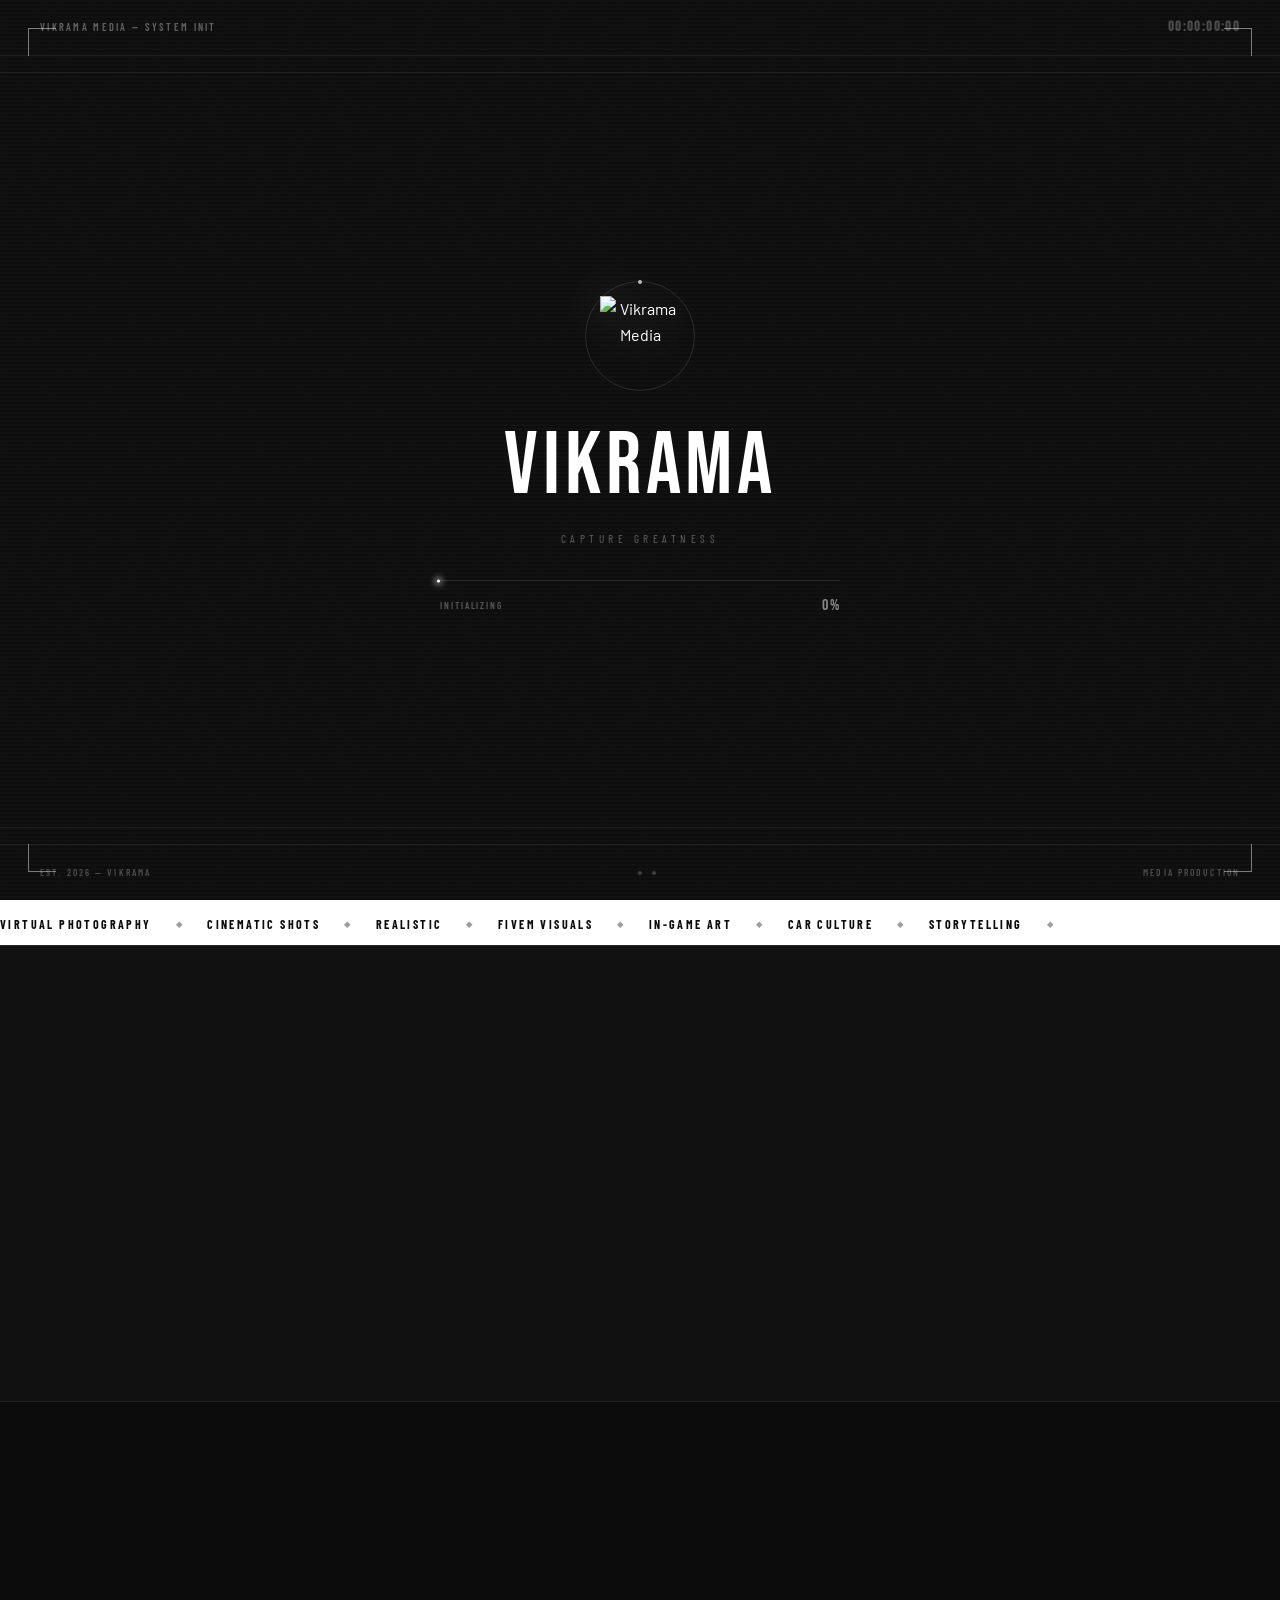
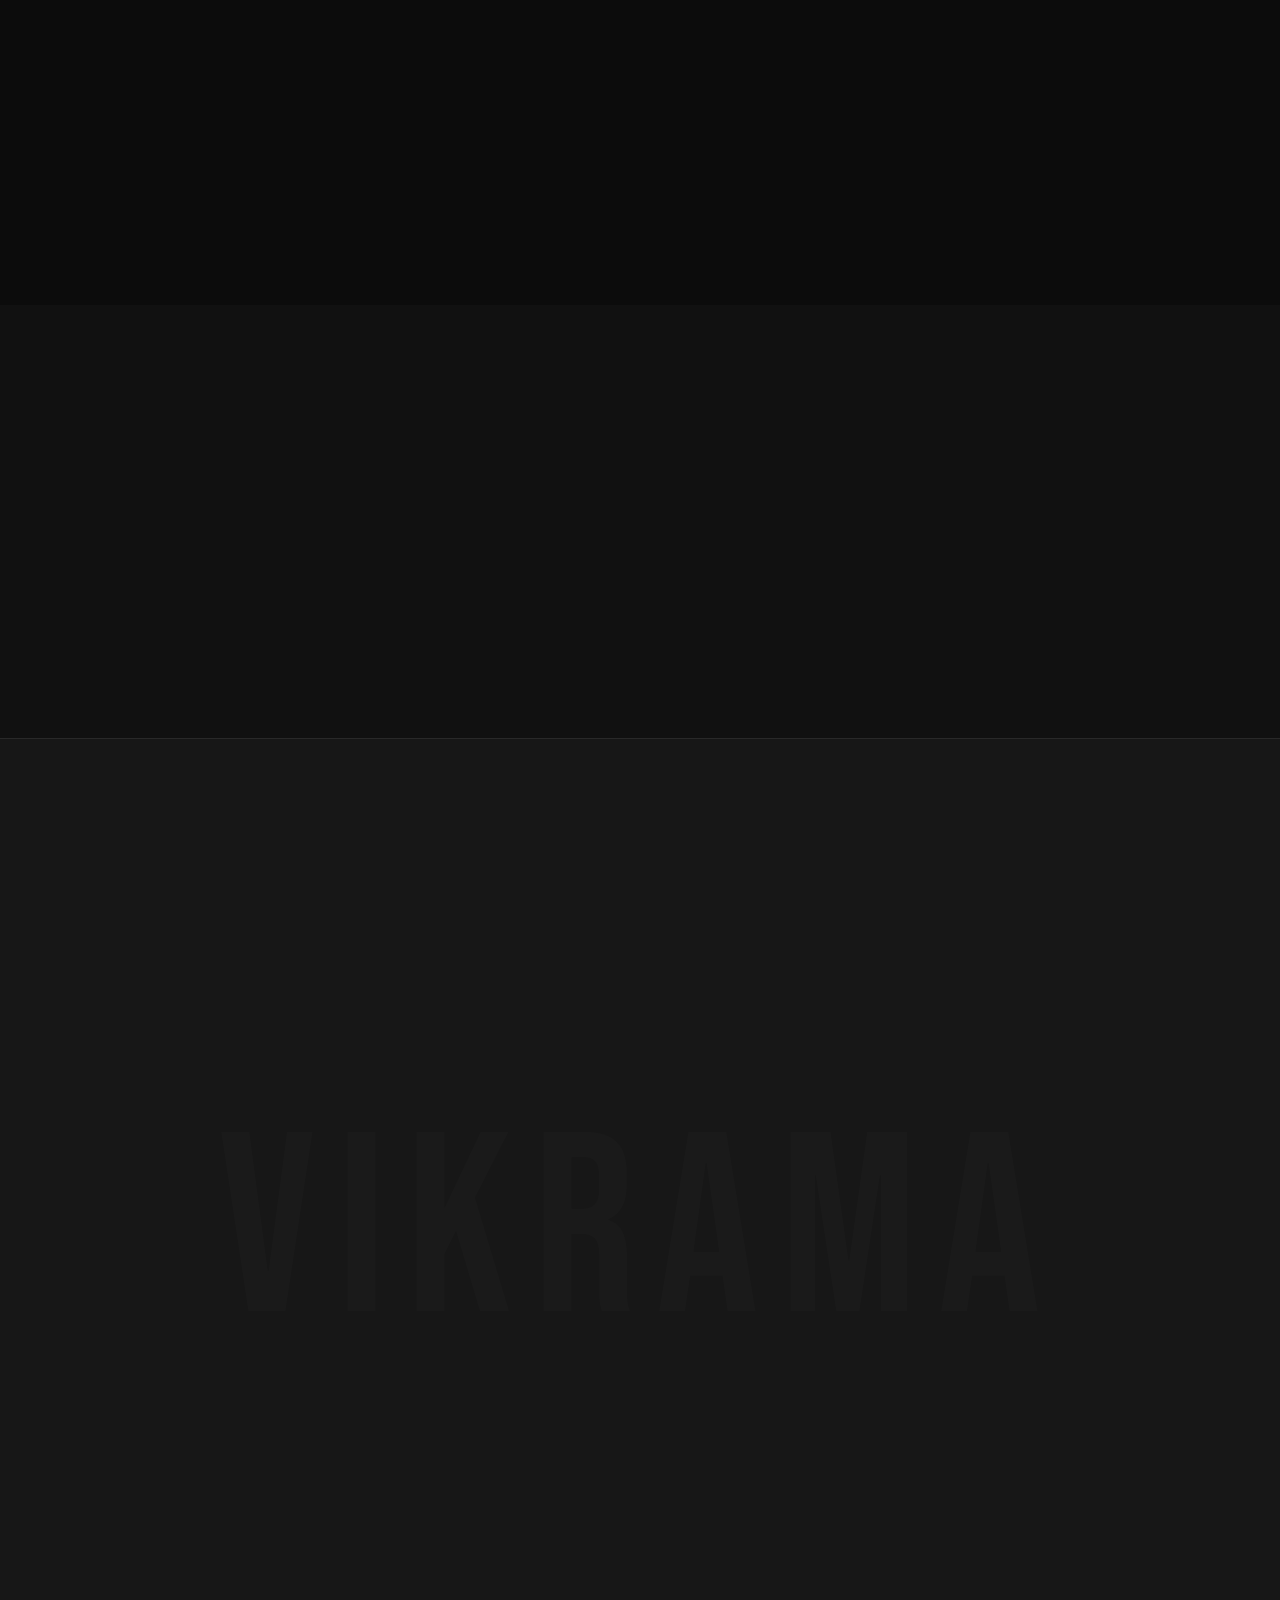
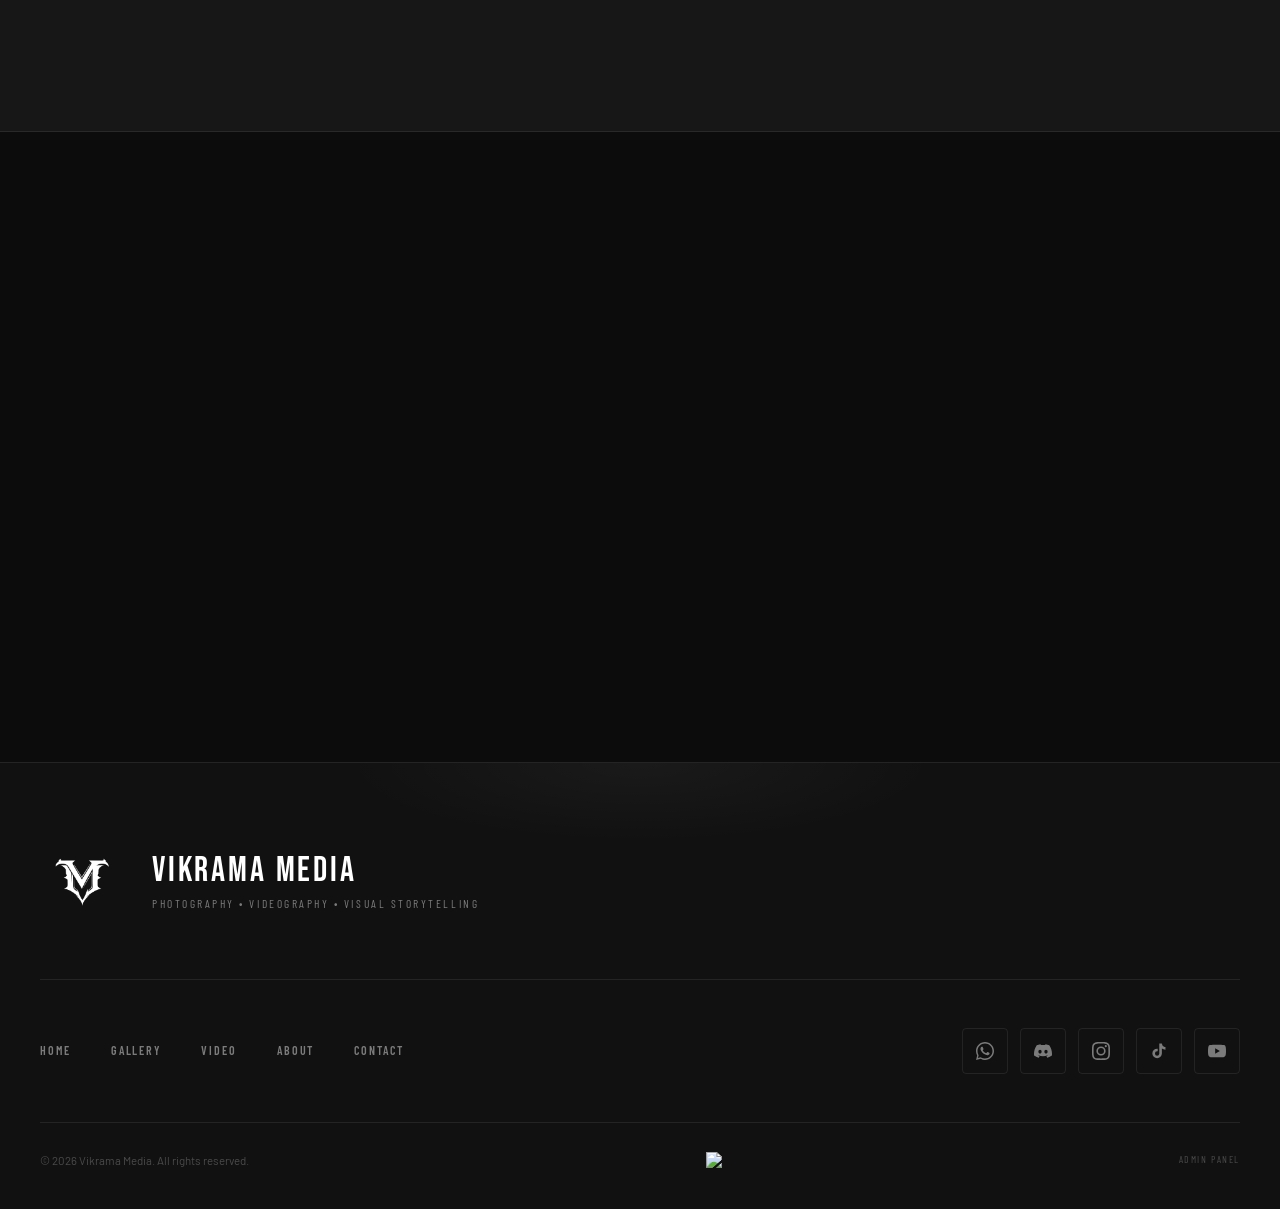
==== commit 53522d39: "update screen" ====
--- a/index.html
+++ b/index.html
@@ -235,9 +235,9 @@
         <p>With over 5 years of experience, Vikrama Media has become a trusted partner for brands and individuals who demand excellence in every frame.</p>
       </div>
       <div class="about-stats">
-        <div class="ast"><span class="asn">200+</span><span class="asl">Projects</span></div>
-        <div class="ast"><span class="asn">50+</span><span class="asl">Clients</span></div>
-        <div class="ast"><span class="asn">5+</span><span class="asl">Years</span></div>
+        <div class="ast"><span class="asn">100+</span><span class="asl">Shots</span></div>
+        <div class="ast"><span class="asn">5+</span><span class="asl">Cinematic</span></div>
+        <div class="ast"><span class="asn">10+</span><span class="asl">Servers</span></div>
       </div>
     </div>
     <div class="about-right reveal">
--- a/style.css
+++ b/style.css
@@ -280,8 +280,6 @@
 .footer-script-logo{height:24px;width:auto;object-fit:contain;opacity:0.5;transition:opacity var(--t)}
 .footer-script-logo:hover{opacity:.8}
 
-<<<<<<< HEAD
-=======
 /* ── CINEMATIC LOADER ── */
 .cl-loader {
   position: fixed;
@@ -571,7 +569,6 @@
   overflow: hidden;
 }
 
->>>>>>> 052823c (add new update)
 /* ── REVEAL ── */
 .reveal{opacity:0;transform:translateY(32px);transition:opacity .8s cubic-bezier(.4,0,.2,1),transform .8s cubic-bezier(.4,0,.2,1)}
 .reveal.visible{opacity:1;transform:translateY(0)}
@@ -627,8 +624,6 @@
   .about-stats{flex-wrap:wrap;gap:1rem}
   .lb-info{max-height:50vh}
 }
-<<<<<<< HEAD
-=======
 
 /* ── MUSIC TOGGLE ── */
 .music-toggle {
@@ -739,4 +734,3 @@
 @media(max-width:480px){
   .music-toggle { bottom: 1.25rem; right: 1.25rem; width: 46px; height: 46px; }
 }
->>>>>>> 052823c (add new update)
